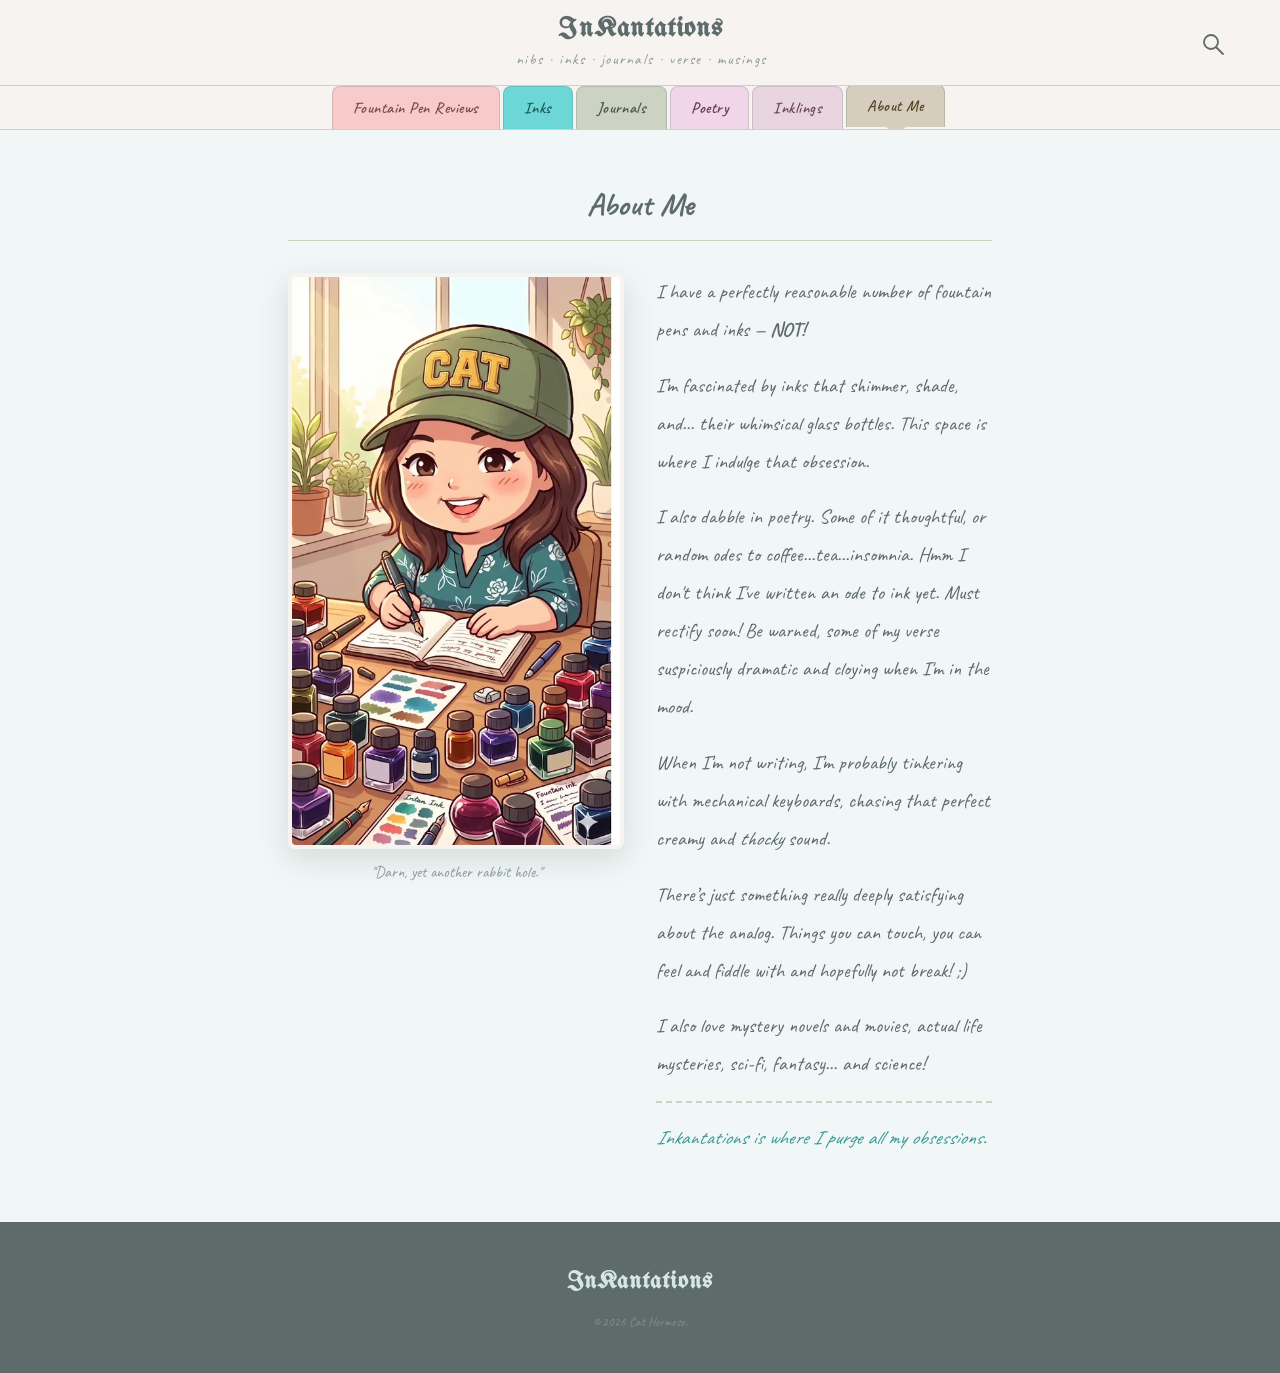
==== about.html @ 0d081337 "Add files via upload" ====
<!DOCTYPE html>
<html lang="en">
<head>
  <meta charset="UTF-8">
  <meta name="viewport" content="width=device-width, initial-scale=1.0">
  <title>About Me — The InKanter</title>
  <link rel="stylesheet" href="style.css">
  <link href="https://fonts.googleapis.com/css2?family=UnifrakturMaguntia&display=swap" rel="stylesheet">
  <style>
    .site-title {
      font-family: 'UnifrakturMaguntia', cursive !important;
      font-size: 1.7rem !important;
      letter-spacing: 0.04em;
    }
    .footer-logo {
      font-family: 'UnifrakturMaguntia', cursive !important;
      font-size: 1.5rem !important;
      letter-spacing: 0.04em;
    }
  </style>
</head>
<body>

  <!-- ===================== HEADER ===================== -->
  <header class="site-header">
    <div class="header-top">
      <div class="header-spacer"></div>
      <div class="header-title-block">
        <a href="index.html" class="site-title">InKantations</a>
        <div class="site-tagline">nibs · inks · journals · verse · musings</div>
      </div>
      <button class="search-btn" onclick="openSearch()" aria-label="Search">
        <svg viewBox="0 0 26 26" fill="none" stroke="currentColor" stroke-width="1.8" stroke-linecap="round">
          <circle cx="11" cy="11" r="7"/><line x1="16.5" y1="16.5" x2="23" y2="23"/>
        </svg>
      </button>
    </div>
    <nav class="nav-tabs" aria-label="Site categories">
      <a href="category-pens.html" class="nav-tab tab-pens">Fountain Pen Reviews</a>
      <a href="category-inks.html" class="nav-tab tab-inks">Inks</a>
      <a href="category-jrnl.html" class="nav-tab tab-jrnl">Journals</a>
      <a href="category-poet.html" class="nav-tab tab-poet">Poetry</a>
      <a href="category-mean.html" class="nav-tab tab-mean">Inklings</a>
      <a href="about.html" class="nav-tab tab-about active">About Me</a>
    </nav>
  </header>

  <!-- ===================== CONTENT ===================== -->
  <main class="section" style="max-width: 800px; margin: 0 auto;">
    <h2 class="section-title" style="text-align: center;">About Me</h2>
    
    <div style="display: grid; grid-template-columns: 1fr 1fr; gap: 2rem; align-items: start; margin-top: 2rem;">
      
      <!-- Whimsical Image -->
      <figure>
        <img src="cat_inkkeeper.webp" alt="Illustration of Cat Hermoso" style="border-radius: 8px; border: 4px solid var(--paper); box-shadow: 0 10px 30px rgba(93,107,107,0.2);">
        <figcaption style="font-family: var(--font-hand); text-align: center; margin-top: 10px; color: var(--slate-light);">"Darn, yet another rabbit hole."</figcaption>
      </figure>

      <!-- Bio Text -->
      <div class="post-body" style="font-family: var(--font-hand); font-size: 20px;">
        <p>I have a perfectly reasonable number of fountain pens and inks — <strong>NOT!</strong></p>
        
        <p>I’m fascinated by inks that shimmer, shade, and... their whimsical glass bottles. This space is where I indulge that obsession.</p>

        <p>I also dabble in poetry. Some of it thoughtful, or random odes to coffee...tea...insomnia.  Hmm I don't think I've written an ode to ink yet.  Must rectify soon! Be warned, some of my verse suspiciously dramatic and cloying when I'm in the mood.</p>

        <p>When I’m not writing, I’m probably tinkering with mechanical keyboards, chasing that perfect creamy and <em>thocky</em> sound.</p>

        <p>There’s just something really deeply satisfying about the analog. Things you can touch, you can feel and fiddle with and hopefully not break! ;) </p>

        <p>I also love mystery novels and movies, actual life mysteries, sci-fi, fantasy... and science!</p>
        
        <p style="border-top: 2px dashed var(--sage); padding-top: 1rem; margin-top: 1rem; color: var(--teal-dark);">
          <em>Inkantations is where I purge all my obsessions.</em>
        </p>
      </div>

    </div>
  </main>

  <footer class="site-footer">
    <div class="footer-logo">InKantations</div>
    <p class="footer-copy">&copy; 2026 Cat Hermoso.</p>
  </footer>

  <script>
    function openSearch() { document.getElementById('searchOverlay').classList.add('open'); }
  </script>
</body>
</html>
---- style.css ----
@import url('https://fonts.googleapis.com/css2?family=Caveat:wght@400;600;700&family=Lora:ital,wght@0,400;0,500;1,400;1,500&family=Playfair+Display:ital,wght@0,400;1,400;1,600&display=swap');

/* ============================================================
   THE INKKEEPER'S DIARY — Main Stylesheet
   © 2026 Cat Hermoso. All rights reserved.
   ============================================================ */

:root {
  --blush:       #F7CBCA;
  --blush-dark:  #c9a0a0;
  --teal:        #6DD7D8;
  --teal-dark:   #3a9a9a;
  --sage:        #CDD3C2;
  --sage-dark:   #8a9a8a;
  --mist:        #D5E6E5;
  --mist-dark:   #6a9a9a;
  --pink:        #f0d6e8;
  --pink-dark:   #b080a0;
  --mauve:       #e8d5e0;
  --mauve-dark:  #9a7a8a;
  --parchment:   #e8e0d0;
  --parchment-dk:#8a7a5a;
  --slate:       #5D6B6B;
  --slate-light: #8a9a9a;
  --paper:       #F7F3F0;
  --paper-alt:   #F1EDE8;
  --base:        #F1F7F7;
  --white:       #ffffff;
  --border:      rgba(93,107,107,0.2);
  --font-hand:   'Caveat', cursive;
  --font-serif:  'Lora', Georgia, serif;
  --font-display:'Playfair Display', Georgia, serif;
}

*, *::before, *::after { box-sizing: border-box; margin: 0; padding: 0; }

html { scroll-behavior: smooth; }

body {
  font-family: var(--font-serif);
  background: var(--base);
  color: var(--slate);
  line-height: 1.7;
}

a { color: inherit; text-decoration: none; }
img { max-width: 100%; display: block; }

/* ============================================================
   HEADER
   ============================================================ */

.site-header {
  background: var(--paper);
  border-bottom: 1.5px solid var(--sage);
  position: sticky;
  top: 0;
  z-index: 100;
}

.header-top {
  display: flex;
  align-items: center;
  justify-content: space-between;
  padding: 1rem 3rem 0.75rem;
  border-bottom: 1px solid var(--sage);
}

.header-spacer { width: 40px; }

.header-title-block { text-align: center; flex: 1; }

.site-title {
  font-family: var(--font-hand);
  font-size: 46px;
  font-weight: 700;
  color: var(--slate);
  line-height: 1;
  letter-spacing: 0.01em;
  transition: color 0.2s;
}

.site-title:hover { color: var(--teal-dark); }

.site-tagline {
  font-family: var(--font-hand);
  font-size: 15px;
  color: var(--slate-light);
  letter-spacing: 0.1em;
  margin-top: 3px;
}

.search-btn {
  background: none;
  border: none;
  cursor: pointer;
  padding: 6px;
  color: var(--slate);
  transition: color 0.2s, transform 0.2s;
  display: flex;
  align-items: center;
}

.search-btn:hover { color: var(--teal); transform: scale(1.1); }
.search-btn svg { width: 26px; height: 26px; }

/* Search overlay */
.search-overlay {
  display: none;
  position: fixed;
  inset: 0;
  background: rgba(93,107,107,0.85);
  z-index: 200;
  align-items: flex-start;
  justify-content: center;
  padding-top: 15vh;
}
.search-overlay.open { display: flex; }

.search-box {
  background: var(--paper);
  border-radius: 8px;
  padding: 2rem;
  width: 90%;
  max-width: 560px;
  position: relative;
}

.search-box label {
  font-family: var(--font-hand);
  font-size: 18px;
  color: var(--slate);
  display: block;
  margin-bottom: 0.75rem;
}

.search-input {
  width: 100%;
  font-family: var(--font-hand);
  font-size: 22px;
  border: none;
  border-bottom: 2px solid var(--sage);
  background: transparent;
  color: var(--slate);
  padding: 0.5rem 0;
  outline: none;
}

.search-input:focus { border-bottom-color: var(--teal); }

.search-close {
  position: absolute;
  top: 1rem;
  right: 1rem;
  background: none;
  border: none;
  font-family: var(--font-hand);
  font-size: 22px;
  cursor: pointer;
  color: var(--slate-light);
}

/* ============================================================
   NAVIGATION TABS
   ============================================================ */

.nav-tabs {
  display: flex;
  align-items: flex-end;
  justify-content: center;
  padding: 0 2rem;
  gap: 0;
  overflow-x: auto;
  -ms-overflow-style: none;
  scrollbar-width: none;
}
.nav-tabs::-webkit-scrollbar { display: none; }

.nav-tab {
  font-family: var(--font-hand);
  font-size: 16px;
  font-weight: 600;
  padding: 8px 20px 7px;
  border-radius: 8px 8px 0 0;
  border: 1.5px solid rgba(93,107,107,0.22);
  border-bottom: none;
  cursor: pointer;
  position: relative;
  letter-spacing: 0.03em;
  white-space: nowrap;
  margin-right: 3px;
  transition: transform 0.15s, filter 0.15s;
  display: inline-block;
}

.nav-tab:hover { transform: translateY(-3px); filter: brightness(0.96); }
.nav-tab.active { transform: translateY(-2px); filter: brightness(0.92); }

.nav-tab::after {
  content: '';
  position: absolute;
  bottom: -8px;
  left: 50%;
  transform: translateX(-50%);
  width: 0; height: 0;
  border-left: 10px solid transparent;
  border-right: 10px solid transparent;
}

.tab-pens   { background: var(--blush);    color: #7a4f4e; }
.tab-inks   { background: var(--teal);     color: #1e5a5a; }
.tab-jrnl   { background: var(--sage);     color: #4a5a4a; }
.tab-para   { background: var(--mist);     color: #3a5a5a; }
.tab-poet   { background: var(--pink);     color: #6a3a5a; }
.tab-mean   { background: var(--mauve);    color: #6a4a5a; }
.tab-about  { background: var(--parchment);color: #5a4a2a; }

.tab-pens::after   { border-top: 8px solid var(--blush); }
.tab-inks::after   { border-top: 8px solid var(--teal); }
.tab-jrnl::after   { border-top: 8px solid var(--sage); }
.tab-para::after   { border-top: 8px solid var(--mist); }
.tab-poet::after   { border-top: 8px solid var(--pink); }
.tab-mean::after   { border-top: 8px solid var(--mauve); }
.tab-about::after  { border-top: 8px solid var(--parchment); }

/* ============================================================
   HERO — HOMEPAGE
   ============================================================ */

.hero {
  position: relative;
  background: var(--mist);
  height: 90vh;
  min-height: 520px;
  max-height: 780px;
  display: flex;
  align-items: center;
  justify-content: center;
  overflow: hidden;
}

.hero-art {
  position: absolute;
  inset: 0;
  width: 100%;
  height: 100%;
}

.hero-content {
  position: relative;
  z-index: 2;
  text-align: center;
  padding: 2rem;
  animation: fadeUp 1.2s ease both;
}

@keyframes fadeUp {
  from { opacity: 0; transform: translateY(24px); }
  to   { opacity: 1; transform: translateY(0); }
}

.hero-kicker {
  font-family: var(--font-hand);
  font-size: 19px;
  color: var(--slate);
  opacity: 0.65;
  margin-bottom: 0.3rem;
  animation: fadeUp 1.2s 0.1s ease both;
}

.hero-title {
  font-family: var(--font-hand);
  font-size: clamp(52px, 8vw, 80px);
  font-weight: 700;
  color: var(--slate);
  line-height: 1.05;
  margin-bottom: 0.3rem;
  animation: fadeUp 1.2s 0.2s ease both;
}

.hero-sub {
  font-family: var(--font-hand);
  font-size: 18px;
  letter-spacing: 0.14em;
  color: var(--slate);
  opacity: 0.6;
  margin-bottom: 1.75rem;
  animation: fadeUp 1.2s 0.3s ease both;
}

.hero-cta {
  font-family: var(--font-hand);
  font-size: 17px;
  display: inline-block;
  padding: 10px 32px;
  border: 1.5px solid var(--slate);
  color: var(--slate);
  background: rgba(247,203,202,0.5);
  cursor: pointer;
  border-radius: 3px;
  letter-spacing: 0.06em;
  transition: background 0.2s, transform 0.15s;
  animation: fadeUp 1.2s 0.4s ease both;
}

.hero-cta:hover {
  background: rgba(247,203,202,0.85);
  transform: translateY(-2px);
}

/* Page-turn curl */
.page-turn {
  height: 32px;
  position: relative;
  overflow: hidden;
  background: var(--paper);
}

.page-turn svg { display: block; }

/* ============================================================
   INNER PAGE HERO
   ============================================================ */

.inner-hero {
  height: 150px;
  position: relative;
  display: flex;
  align-items: center;
  justify-content: center;
  overflow: hidden;
}

.inner-hero-bg {
  position: absolute;
  inset: 0;
  width: 100%;
  height: 100%;
  opacity: 0.35;
}

.inner-hero-title {
  font-family: var(--font-hand);
  font-size: 48px;
  font-weight: 700;
  color: var(--slate);
  position: relative;
  z-index: 2;
  text-align: center;
}

/* ============================================================
   WAX SEAL DIVIDER
   ============================================================ */

.seal-divider {
  display: flex;
  align-items: center;
  justify-content: center;
  gap: 1.25rem;
  padding: 0.75rem 3rem;
}

.seal-line {
  flex: 1;
  height: 1px;
  background: var(--sage);
}

.seal-svg { flex-shrink: 0; }

/* ============================================================
   SECTIONS
   ============================================================ */

.section { padding: 3rem 3rem; }
.section-alt { background: var(--paper); }
.section-teal { background: var(--mist); }
.section-blush { background: rgba(247,203,202,0.18); }

.section-kicker {
  font-family: var(--font-hand);
  font-size: 13px;
  letter-spacing: 0.2em;
  text-transform: uppercase;
  color: var(--teal-dark);
  margin-bottom: 0.25rem;
}

.section-title {
  font-family: var(--font-hand);
  font-size: 32px;
  font-weight: 700;
  color: var(--slate);
  margin-bottom: 1.75rem;
  padding-bottom: 0.5rem;
  border-bottom: 1.5px solid var(--sage);
}

/* ============================================================
   CARD GRID
   ============================================================ */

.card-grid {
  display: grid;
  grid-template-columns: repeat(auto-fill, minmax(220px, 1fr));
  gap: 1.5rem;
}

.card {
  background: var(--white);
  border-radius: 4px;
  border: 0.5px solid var(--sage);
  overflow: hidden;
  transition: transform 0.2s, box-shadow 0.2s;
}

.card:hover {
  transform: translateY(-4px);
  box-shadow: 0 8px 24px rgba(93,107,107,0.12);
}

.card-thumb {
  height: 200px;
  display: flex;
  align-items: center;
  justify-content: center;
  position: relative;
  overflow: hidden;
}

.card-thumb img {
  width: 100%;
  height: 100%;
  object-fit: contain;
  padding: 0.5rem;
}

/* Inline images within post body */
.post-figure {
  margin: 1.75rem 0;
  text-align: center;
}

.post-figure img {
  max-width: 100%;
  max-height: 480px;
  object-fit: contain;
  border-radius: 4px;
  display: block;
  margin: 0 auto;
}

.post-figure figcaption {
  margin-top: 0.5rem;
  font-family: var(--font-hand);
  font-size: 12px;
  color: var(--slate-light);
  font-style: italic;
}

.post-figure-float {
  float: right;
  margin: 0 0 1.25rem 1.75rem;
  max-width: 260px;
}

.post-figure-float img {
  width: 100%;
  border-radius: 4px;
}

.post-figure-float figcaption {
  margin-top: 0.4rem;
  font-family: var(--font-hand);
  font-size: 12px;
  color: var(--slate-light);
  font-style: italic;
  text-align: center;
}

.card-body { padding: 1.1rem; }

.card-tag {
  font-family: var(--font-hand);
  font-size: 12px;
  letter-spacing: 0.14em;
  text-transform: uppercase;
  color: var(--teal-dark);
  margin-bottom: 0.3rem;
}

.card-title {
  font-family: var(--font-hand);
  font-size: 18px;
  font-weight: 600;
  color: var(--slate);
  line-height: 1.3;
  margin-bottom: 0.5rem;
}

.card-excerpt {
  font-size: 13px;
  color: var(--slate-light);
  line-height: 1.65;
  margin-bottom: 0.75rem;
}

.card-meta {
  font-size: 11px;
  color: var(--slate-light);
  font-style: italic;
  margin-bottom: 0.6rem;
}

.nib-rating { display: flex; gap: 3px; margin-bottom: 0.6rem; }

.nib-rating svg { width: 13px; height: 13px; flex-shrink: 0; }

.read-link {
  font-family: var(--font-hand);
  font-size: 14px;
  color: var(--blush-dark);
  border-bottom: 1px solid var(--blush-dark);
  display: inline-block;
  cursor: pointer;
  transition: color 0.2s, border-color 0.2s;
}

.read-link:hover { color: var(--teal-dark); border-color: var(--teal-dark); }

/* ============================================================
   CURRENTLY INKED WIDGET
   ============================================================ */

.ci-grid {
  display: grid;
  grid-template-columns: repeat(auto-fill, minmax(160px, 1fr));
  gap: 1rem;
}

.ci-card {
  background: var(--white);
  border: 0.5px solid var(--sage);
  border-radius: 4px;
  padding: 0.9rem;
  position: relative;
  overflow: hidden;
  transition: transform 0.2s;
}

.ci-card:hover { transform: translateY(-3px); }

.ci-bar {
  position: absolute;
  top: 0; left: 0; right: 0;
  height: 4px;
}

.ci-pen {
  font-family: var(--font-hand);
  font-size: 15px;
  font-weight: 700;
  color: var(--slate);
  margin-top: 8px;
  line-height: 1.3;
}

.ci-ink {
  font-family: var(--font-hand);
  font-size: 13px;
  color: var(--slate-light);
  margin-top: 3px;
  line-height: 1.3;
}

.ci-swatch {
  width: 20px;
  height: 20px;
  border-radius: 50%;
  border: 2px solid rgba(255,255,255,0.8);
  box-shadow: 0 1px 3px rgba(93,107,107,0.2);
  margin-top: 8px;
}

/* ============================================================
   POETRY SECTION
   ============================================================ */

.poem-grid {
  display: grid;
  grid-template-columns: repeat(auto-fill, minmax(260px, 1fr));
  gap: 1.5rem;
}

.poem-card {
  background: rgba(255,255,255,0.55);
  border: 0.5px solid rgba(93,107,107,0.2);
  border-radius: 4px;
  padding: 1.5rem;
  transition: transform 0.2s;
}

.poem-card:hover { transform: translateY(-3px); }

.poem-title {
  font-family: var(--font-hand);
  font-size: 22px;
  font-weight: 700;
  color: var(--slate);
  margin-bottom: 0.75rem;
}

.poem-copyright {
  font-family: var(--font-hand);
  font-size: 10px;
  color: var(--slate-light);
  margin-top: 1.25rem;
  letter-spacing: 0.02em;
  opacity: 0.75;
}

.poem-lines {
  font-style: italic;
  font-size: 14px;
  line-height: 2;
  color: var(--slate);
  opacity: 0.85;
}

/* ============================================================
   INK SWATCH GALLERY
   ============================================================ */

.swatch-filters {
  display: flex;
  flex-wrap: wrap;
  gap: 8px;
  margin-bottom: 1.75rem;
}

.swatch-filter {
  font-family: var(--font-hand);
  font-size: 15px;
  padding: 5px 16px;
  border-radius: 20px;
  border: 1.5px solid var(--border);
  color: var(--slate);
  cursor: pointer;
  background: var(--white);
  transition: background 0.2s, color 0.2s, border-color 0.2s;
}

.swatch-filter:hover { border-color: var(--teal); }
.swatch-filter.active { background: var(--slate); color: var(--base); border-color: var(--slate); }

.swatch-gallery {
  display: flex;
  flex-wrap: wrap;
  gap: 16px;
}

.swatch-item {
  display: flex;
  flex-direction: column;
  align-items: center;
  gap: 6px;
  cursor: pointer;
  transition: transform 0.2s;
}

.swatch-item:hover { transform: scale(1.1); }

.swatch-circle {
  width: 48px;
  height: 48px;
  border-radius: 50%;
  border: 2.5px solid rgba(255,255,255,0.9);
  box-shadow: 0 2px 6px rgba(93,107,107,0.22);
}

.swatch-name {
  font-family: var(--font-hand);
  font-size: 12px;
  color: var(--slate-light);
  text-align: center;
  max-width: 58px;
  line-height: 1.2;
}

/* ============================================================
   MEANDERINGS SECTION
   ============================================================ */

.meander-grid {
  display: grid;
  grid-template-columns: repeat(auto-fill, minmax(280px, 1fr));
  gap: 1.5rem;
}

.meander-card {
  background: rgba(255,255,255,0.65);
  border: 0.5px solid var(--sage);
  border-radius: 4px;
  padding: 1.5rem;
  transition: transform 0.2s;
}

.meander-card:hover { transform: translateY(-3px); }

/* ============================================================
   POST PAGE LAYOUT
   ============================================================ */

.post-wrap {
  display: grid;
  grid-template-columns: 1fr 210px;
  gap: 2.5rem;
  padding: 3rem;
  background: var(--paper);
  align-items: start;
}

@media (max-width: 768px) {
  .post-wrap { grid-template-columns: 1fr; padding: 1.5rem; }
  .post-sidebar { display: none; }
}

.post-header { margin-bottom: 1.5rem; }

.post-category {
  font-family: var(--font-hand);
  font-size: 13px;
  letter-spacing: 0.16em;
  text-transform: uppercase;
  color: var(--teal-dark);
  margin-bottom: 0.4rem;
}

.post-title {
  font-family: var(--font-hand);
  font-size: 38px;
  font-weight: 700;
  color: var(--slate);
  line-height: 1.2;
  margin-bottom: 0.5rem;
}

.post-meta {
  font-size: 12px;
  color: var(--slate-light);
  font-style: italic;
}

.post-rating {
  display: flex;
  align-items: center;
  gap: 10px;
  padding: 0.9rem 1.1rem;
  background: var(--base);
  border-left: 3px solid var(--blush);
  margin: 1.25rem 0;
}

.post-rating-label {
  font-family: var(--font-hand);
  font-size: 15px;
  color: var(--slate);
}

.post-body {
  font-size: 15px;
  line-height: 1.9;
  color: var(--slate);
  overflow: auto;
}

.post-body p { margin-bottom: 1.1rem; }

/* Pull Quote */
.pull-quote {
  margin: 2rem 0;
  padding: 1.25rem 1.5rem 1.25rem 2rem;
  border-left: 4px solid var(--blush);
  background: rgba(247,203,202,0.1);
  position: relative;
}

.pull-quote-mark {
  font-family: var(--font-display);
  font-size: 72px;
  color: var(--blush);
  line-height: 0.5;
  position: absolute;
  top: 1.4rem;
  left: 0.5rem;
  opacity: 0.45;
  pointer-events: none;
}

.pull-quote-text {
  font-family: var(--font-hand);
  font-size: 22px;
  font-style: italic;
  color: var(--slate);
  line-height: 1.45;
  padding-left: 1rem;
}

/* ============================================================
   SIDEBAR / BOOKMARKS
   ============================================================ */

.post-sidebar { display: flex; flex-direction: column; gap: 1.4rem; }

.bookmark {
  position: relative;
  border-radius: 4px 4px 0 0;
  padding: 1rem 0.9rem 1.6rem;
  border: 0.5px solid rgba(93,107,107,0.18);
  margin-bottom: 16px;
}

.bookmark::after {
  content: '';
  position: absolute;
  bottom: -16px;
  left: 0;
  width: 100%;
  height: 0;
  border-style: solid;
}

/* Each bookmark gets its pointed bottom in HTML via inline style */

.bm-title {
  font-family: var(--font-hand);
  font-size: 16px;
  font-weight: 700;
  color: var(--slate);
  margin-bottom: 0.7rem;
}

.bm-list {
  list-style: none;
}

.bm-list li {
  font-size: 12px;
  color: var(--slate);
  padding: 4px 0;
  border-bottom: 0.5px solid rgba(93,107,107,0.12);
  line-height: 1.4;
  cursor: pointer;
  transition: color 0.15s;
}

.bm-list li:last-child { border-bottom: none; }
.bm-list li:hover { color: var(--teal-dark); }

.bm-tags {
  display: flex;
  flex-wrap: wrap;
  gap: 5px;
}

.bm-tag {
  font-family: var(--font-hand);
  font-size: 13px;
  background: rgba(255,255,255,0.6);
  border: 0.5px solid rgba(93,107,107,0.22);
  border-radius: 20px;
  padding: 2px 10px;
  color: var(--slate);
  cursor: pointer;
  transition: background 0.15s;
}

.bm-tag:hover { background: rgba(255,255,255,0.9); }

.bm-swatches { display: flex; flex-wrap: wrap; gap: 6px; }

.bm-swatch {
  width: 26px;
  height: 26px;
  border-radius: 50%;
  border: 2px solid rgba(255,255,255,0.75);
  cursor: pointer;
  transition: transform 0.15s;
}

.bm-swatch:hover { transform: scale(1.15); }

.bm-ci-row {
  display: flex;
  align-items: center;
  gap: 6px;
  padding: 3px 0;
  border-bottom: 0.5px solid rgba(93,107,107,0.12);
  font-size: 12px;
  color: var(--slate);
  line-height: 1.4;
}

.bm-ci-row:last-child { border-bottom: none; }

.bm-ci-dot {
  width: 10px;
  height: 10px;
  border-radius: 50%;
  flex-shrink: 0;
}

/* ============================================================
   FOOTER
   ============================================================ */

.site-footer {
  background: var(--slate);
  color: var(--mist);
  padding: 2.5rem 3rem;
  text-align: center;
}

.footer-logo {
  font-family: var(--font-hand);
  font-size: 30px;
  font-weight: 700;
  margin-bottom: 0.5rem;
  color: var(--mist);
}

.footer-nav {
  display: flex;
  justify-content: center;
  flex-wrap: wrap;
  gap: 1.25rem;
  margin-bottom: 1.25rem;
}

.footer-nav a {
  font-family: var(--font-hand);
  font-size: 15px;
  color: var(--mist);
  opacity: 0.65;
  transition: opacity 0.2s;
}

.footer-nav a:hover { opacity: 1; }

.footer-rule {
  width: 60px;
  height: 1px;
  background: rgba(213,230,229,0.25);
  margin: 0 auto 0.75rem;
}

.footer-tagline {
  font-family: var(--font-hand);
  font-size: 15px;
  color: var(--mist);
  opacity: 0.45;
}

.footer-copy {
  font-family: var(--font-hand);
  font-size: 13px;
  color: var(--mist);
  opacity: 0.3;
  margin-top: 4px;
}

/* ============================================================
   UTILITIES
   ============================================================ */

.section-label {
  font-family: var(--font-hand);
  font-size: 12px;
  letter-spacing: 0.14em;
  text-transform: uppercase;
  color: var(--slate-light);
  text-align: center;
  padding: 6px 0;
  border-top: 1px dashed var(--sage);
  border-bottom: 1px dashed var(--sage);
  margin: 0;
}

/* ============================================================
   RESPONSIVE
   ============================================================ */

@media (max-width: 900px) {
  .header-top { padding: 0.9rem 1.5rem 0.7rem; }
  .site-title { font-size: 34px; }
  .section { padding: 2rem 1.5rem; }
  .seal-divider { padding: 0.75rem 1.5rem; }
  .post-wrap { padding: 2rem 1.5rem; }
}

@media (max-width: 600px) {
  .site-title { font-size: 28px; }
  .hero-title { font-size: 44px; }
  .card-grid { grid-template-columns: 1fr; }
  .ci-grid { grid-template-columns: repeat(2, 1fr); }
  .footer-nav { gap: 0.75rem; }
  .site-footer { padding: 2rem 1rem; }
}
/* ============================================================
   ADDITIONS FOR SMOOTH SCROLLING AND RATING ROWS
   ============================================================ */

/* Makes the anchor links (e.g., #poem-morning) slide smoothly */
html { 
  scroll-behavior: smooth; 
}

/* Helper classes to keep your breakdown ratings clean */
.rating-row {
  display: flex; 
  align-items: center; 
  justify-content: space-between; 
  max-width: 300px;
  margin-bottom: 8px;
}

.rating-label {
  font-family: var(--font-hand); 
  font-size: 16px;
  color: var(--slate);
}
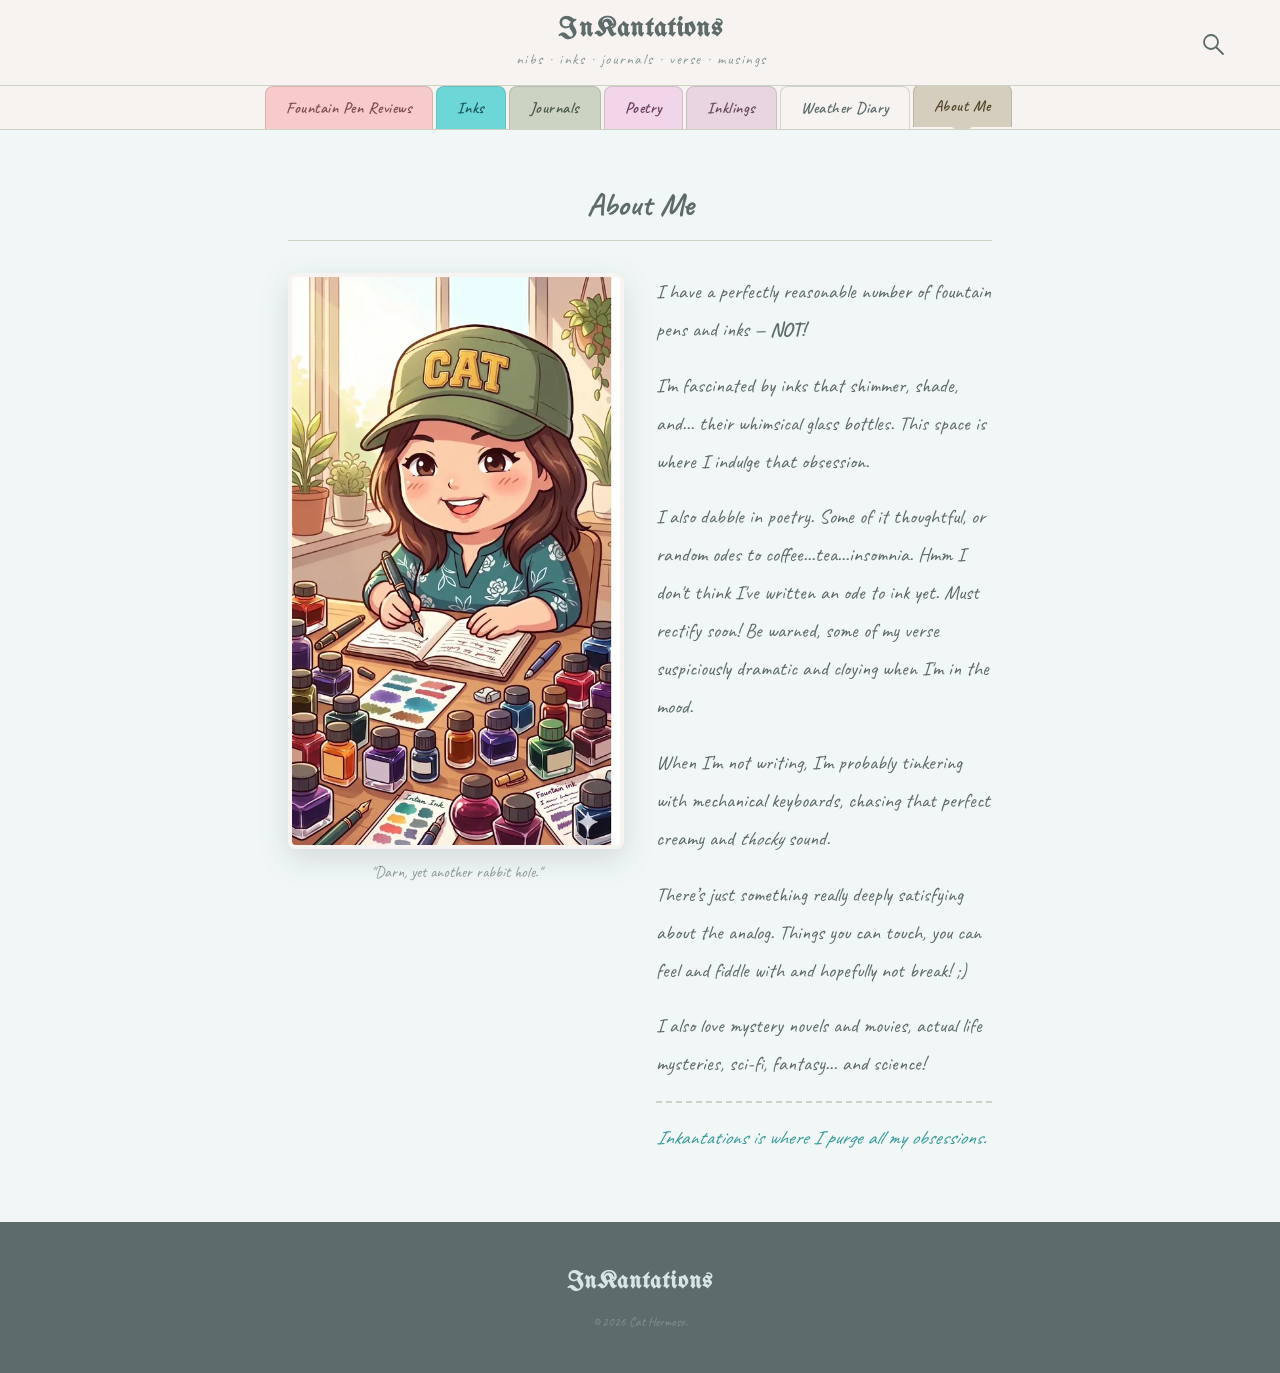
==== commit 7279e169: "Add files via upload" ====
--- a/about.html
+++ b/about.html
@@ -41,6 +41,7 @@
       <a href="category-jrnl.html" class="nav-tab tab-jrnl">Journals</a>
       <a href="category-poet.html" class="nav-tab tab-poet">Poetry</a>
       <a href="category-mean.html" class="nav-tab tab-mean">Inklings</a>
+      <a href="whimsical-diary.html" class="nav-tab tab-wthr">Weather Diary</a>
       <a href="about.html" class="nav-tab tab-about active">About Me</a>
     </nav>
   </header>
--- a/style.css
+++ b/style.css
@@ -1030,3 +1030,159 @@
   font-size: 16px;
   color: var(--slate);
 }
+
+/* ============================================================
+   MOBILE JOURNAL TABS — Right-edge vertical tab strip
+   Only active on screens ≤ 768px
+   ============================================================ */
+
+@media (max-width: 768px) {
+
+  /* ── Hide the horizontal nav tabs on mobile ── */
+  .nav-tabs { display: none; }
+
+  /* ── Slim down header top on mobile ── */
+  .header-top {
+    padding: 0.75rem 1rem 0.6rem;
+  }
+
+  .site-title {
+    font-size: 26px !important;
+  }
+
+  .site-tagline {
+    font-size: 12px;
+    letter-spacing: 0.06em;
+  }
+
+  /* ── Hero adjustments ── */
+  .hero {
+    height: 65vh;
+    min-height: 360px;
+  }
+
+  .hero-title {
+    font-size: clamp(2.2rem, 10vw, 3.2rem) !important;
+  }
+
+  .hero-kicker { font-size: 15px; }
+  .hero-sub { font-size: 14px; letter-spacing: 0.08em; }
+
+  /* ── General section padding ── */
+  .section { padding: 1.75rem 1rem; }
+  .seal-divider { padding: 0.6rem 1rem; }
+
+  /* ── Cards ── */
+  .card-grid { grid-template-columns: 1fr; }
+  .ci-grid   { grid-template-columns: repeat(2, 1fr); }
+  .poem-grid { grid-template-columns: 1fr; }
+
+  /* ── About page 2-col grid → stack ── */
+  main .section > div[style*="grid-template-columns: 1fr 1fr"] {
+    display: block !important;
+  }
+
+  /* ── Post body padding ── */
+  .post-wrap { padding: 1.25rem 1rem; }
+
+  /* ── Footer ── */
+  .site-footer { padding: 2rem 1rem; }
+  .footer-nav  { gap: 0.6rem; }
+
+  /* ── Swatch gallery ── */
+  .swatch-filters { gap: 6px; }
+  .swatch-filter  { font-size: 13px; padding: 4px 12px; }
+
+  /* ── Right edge: make room so content isn't hidden behind tabs ── */
+  body { padding-right: 36px; }
+
+}
+
+/* ============================================================
+   JOURNAL TAB STRIP — the floating right-edge tabs
+   ============================================================ */
+
+.journal-tabs {
+  display: none; /* hidden on desktop */
+}
+
+@media (max-width: 768px) {
+
+  .journal-tabs {
+    display: flex;
+    flex-direction: column;
+    position: fixed;
+    top: 50%;
+    right: 0;
+    transform: translateY(-50%);
+    z-index: 999;
+    gap: 0;
+    /* subtle drop shadow on the whole strip */
+    filter: drop-shadow(-3px 2px 6px rgba(93,107,107,0.28));
+  }
+
+  .jtab {
+    position: relative;
+    right: 0;
+    width: 28px;           /* collapsed peek width */
+    height: 64px;
+    display: flex;
+    align-items: center;
+    justify-content: center;
+    cursor: pointer;
+    text-decoration: none;
+    transition: width 0.25s cubic-bezier(.4,0,.2,1),
+                box-shadow 0.25s ease;
+    overflow: hidden;
+    border-radius: 6px 0 0 6px;
+    border-top: 1px solid rgba(255,255,255,0.45);
+    border-left: 1px solid rgba(255,255,255,0.45);
+    border-bottom: 1px solid rgba(0,0,0,0.08);
+  }
+
+  /* Expanded on active page */
+  .jtab.jtab-active {
+    width: 46px;
+    box-shadow: -4px 0 12px rgba(93,107,107,0.22);
+  }
+
+  /* Tab label — rotated text */
+  .jtab-label {
+    font-family: 'Caveat', cursive;
+    font-size: 13px;
+    font-weight: 700;
+    letter-spacing: 0.08em;
+    white-space: nowrap;
+    writing-mode: vertical-rl;
+    transform: rotate(180deg); /* bottom-to-top reading */
+    opacity: 0.82;
+    padding: 4px 0;
+    line-height: 1;
+    transition: opacity 0.2s;
+  }
+
+  .jtab:hover { width: 46px; }
+  .jtab:hover .jtab-label { opacity: 1; }
+
+  /* Active indicator: a small notch/ear on the left edge */
+  .jtab.jtab-active::before {
+    content: '';
+    position: absolute;
+    left: 0;
+    top: 50%;
+    transform: translateY(-50%);
+    width: 4px;
+    height: 28px;
+    border-radius: 0 3px 3px 0;
+    background: rgba(255,255,255,0.7);
+  }
+
+  /* ── Per-tab colors ── */
+  .jtab-pens   { background: var(--blush);     color: #7a4f4e; }
+  .jtab-inks   { background: var(--teal);      color: #1e5a5a; }
+  .jtab-jrnl   { background: var(--sage);      color: #4a5a4a; }
+  .jtab-poet   { background: var(--pink);      color: #6a3a5a; }
+  .jtab-mean   { background: var(--mauve);     color: #6a4a5a; }
+  .jtab-about  { background: var(--parchment); color: #5a4a2a; }
+
+}
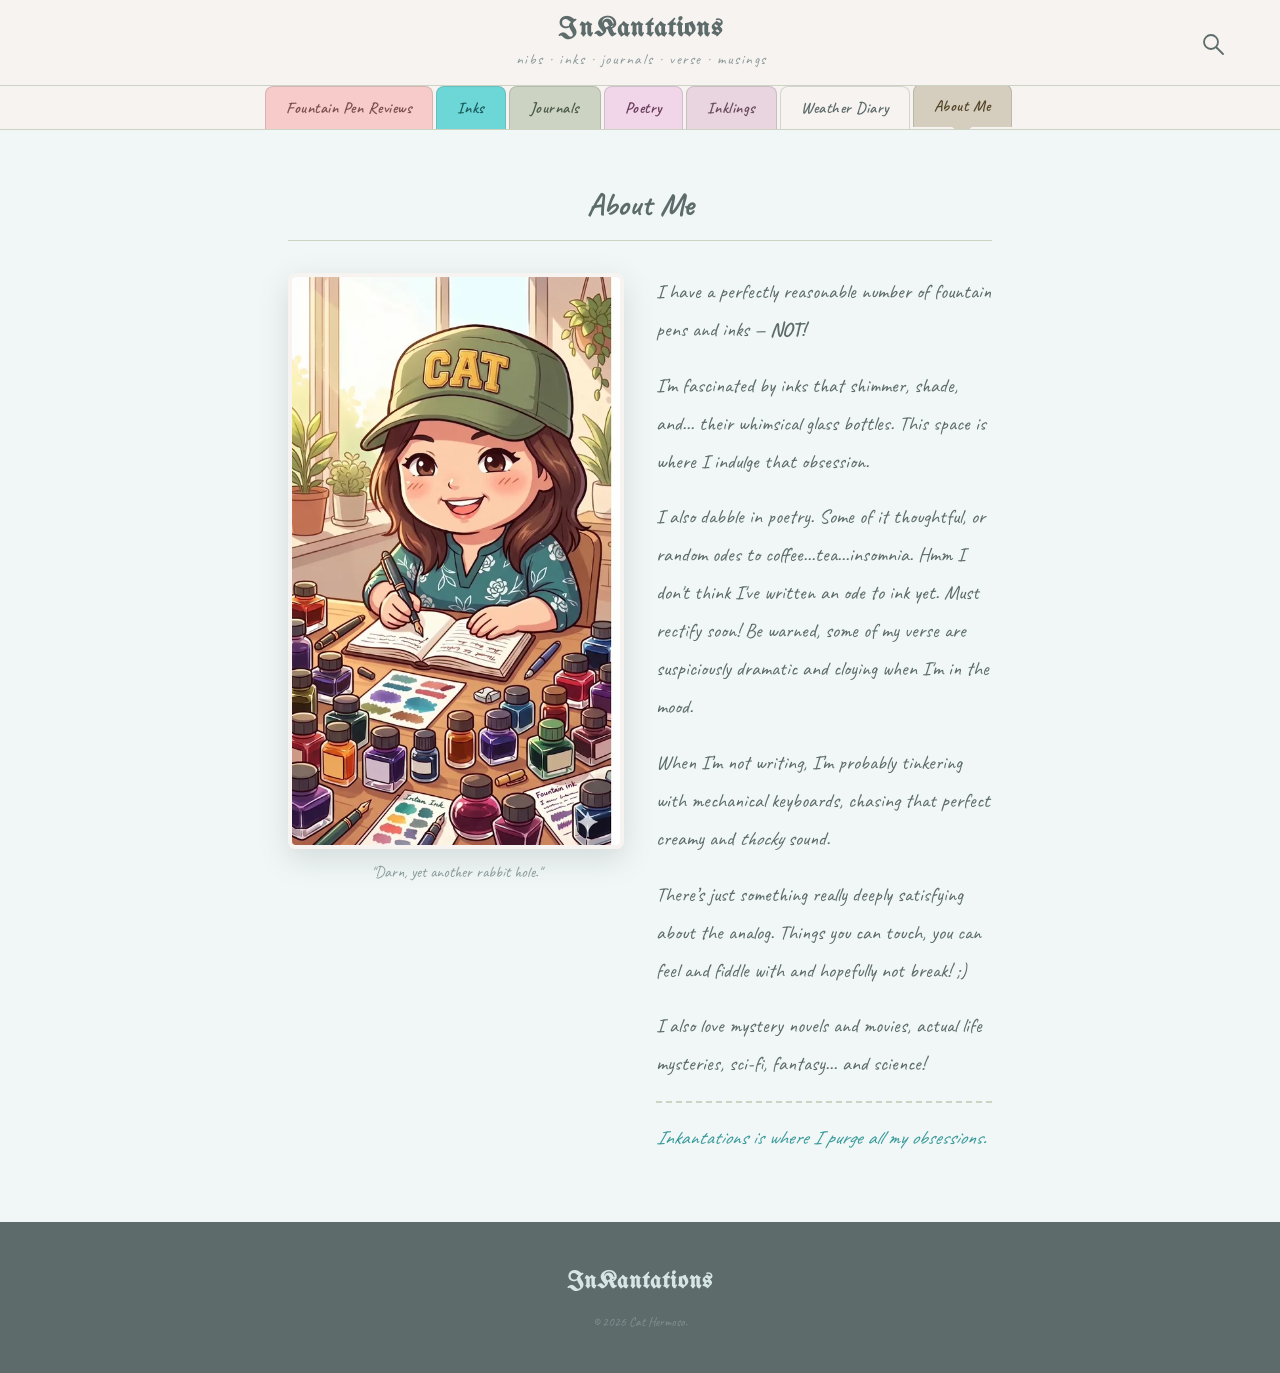
==== commit 3cec9f02: "Add files via upload" ====
--- a/about.html
+++ b/about.html
@@ -64,7 +64,7 @@
         
         <p>I’m fascinated by inks that shimmer, shade, and... their whimsical glass bottles. This space is where I indulge that obsession.</p>
 
-        <p>I also dabble in poetry. Some of it thoughtful, or random odes to coffee...tea...insomnia.  Hmm I don't think I've written an ode to ink yet.  Must rectify soon! Be warned, some of my verse suspiciously dramatic and cloying when I'm in the mood.</p>
+        <p>I also dabble in poetry. Some of it thoughtful, or random odes to coffee...tea...insomnia.  Hmm I don't think I've written an ode to ink yet.  Must rectify soon! Be warned, some of my verse are suspiciously dramatic and cloying when I'm in the mood.</p>
 
         <p>When I’m not writing, I’m probably tinkering with mechanical keyboards, chasing that perfect creamy and <em>thocky</em> sound.</p>
 
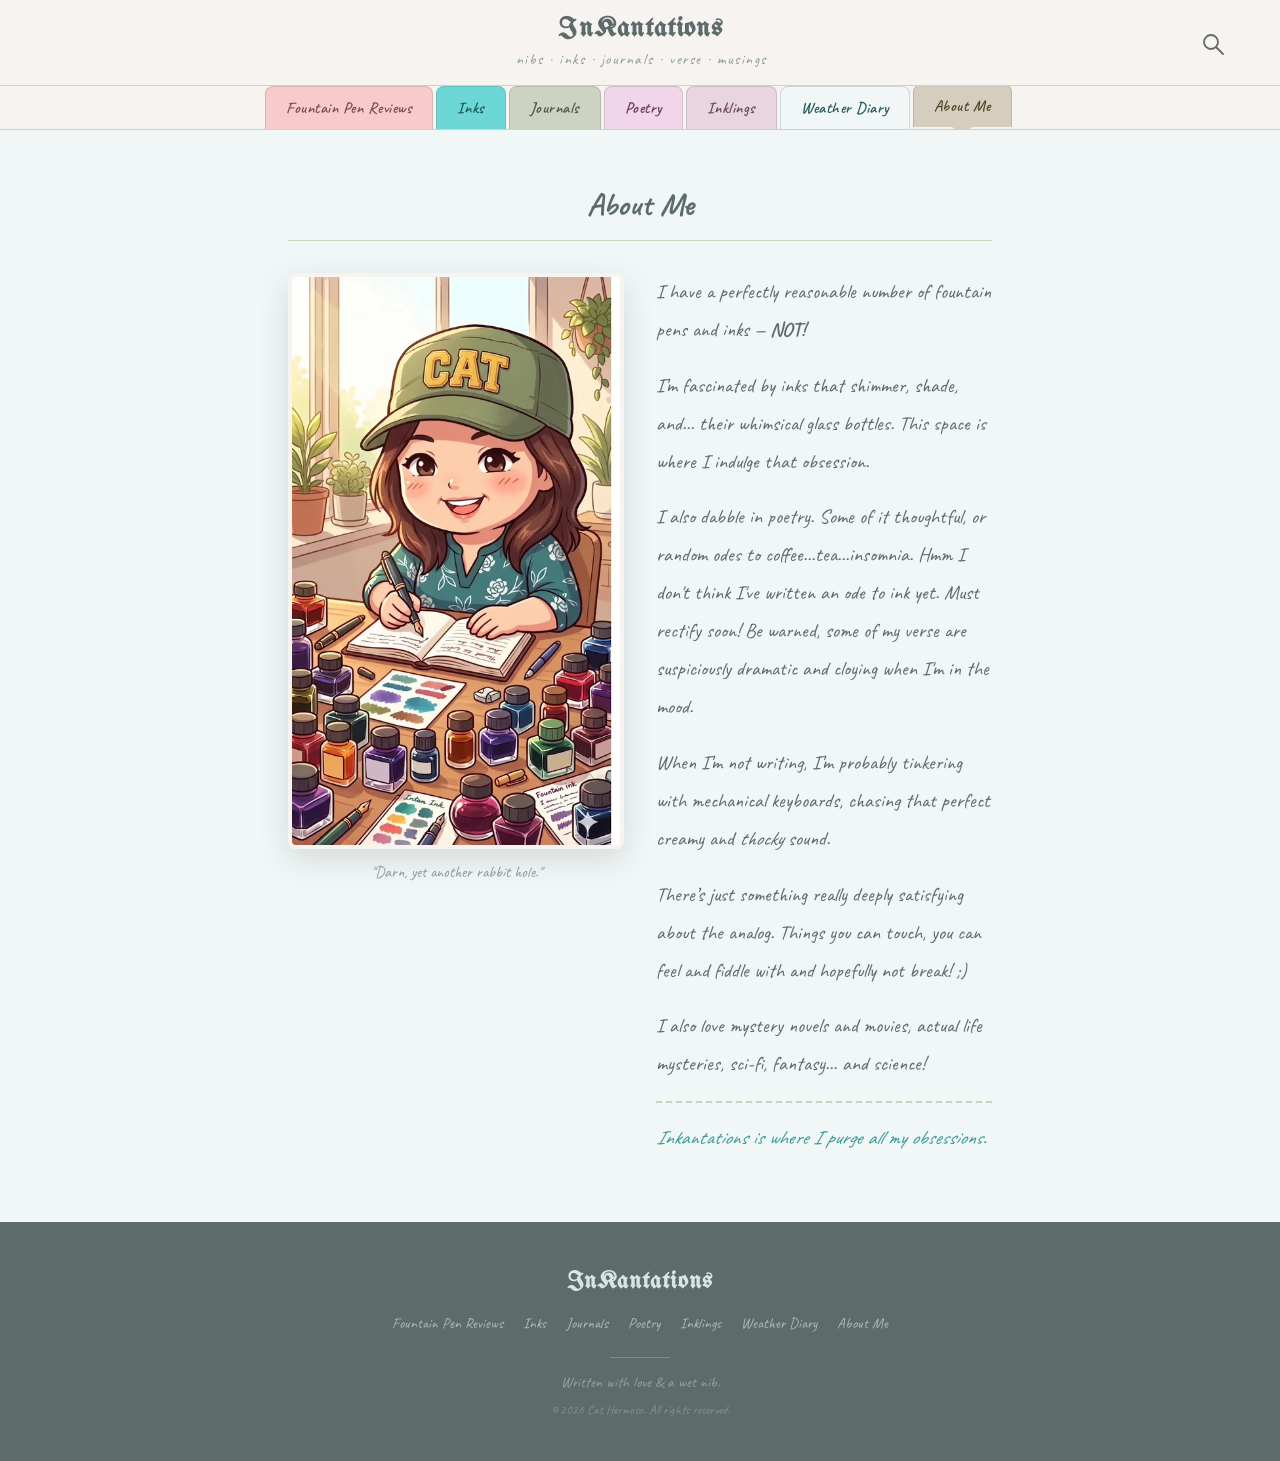
==== commit 5bcd78e9: "Add files via upload" ====
--- a/about.html
+++ b/about.html
@@ -41,7 +41,7 @@
       <a href="category-jrnl.html" class="nav-tab tab-jrnl">Journals</a>
       <a href="category-poet.html" class="nav-tab tab-poet">Poetry</a>
       <a href="category-mean.html" class="nav-tab tab-mean">Inklings</a>
-      <a href="whimsical-diary.html" class="nav-tab tab-wthr">Weather Diary</a>
+      <a href="weather-diary.html" class="nav-tab tab-wthr">Weather Diary</a>
       <a href="about.html" class="nav-tab tab-about active">About Me</a>
     </nav>
   </header>
@@ -80,9 +80,21 @@
     </div>
   </main>
 
+  <!-- ===================== FOOTER ===================== -->
   <footer class="site-footer">
     <div class="footer-logo">InKantations</div>
-    <p class="footer-copy">&copy; 2026 Cat Hermoso.</p>
+    <nav class="footer-nav" aria-label="Footer navigation">
+      <a href="category-pens.html">Fountain Pen Reviews</a>
+      <a href="category-inks.html">Inks</a>
+      <a href="category-jrnl.html">Journals</a>
+      <a href="category-poet.html">Poetry</a>
+      <a href="category-mean.html">Inklings</a>
+      <a href="weather-diary.html">Weather Diary</a>
+      <a href="about.html">About Me</a>
+    </nav>
+    <div class="footer-rule"></div>
+    <p class="footer-tagline">Written with love &amp; a wet nib.</p>
+    <p class="footer-copy">&copy; 2026 Cat Hermoso. All rights reserved.</p>
   </footer>
 
   <script>
--- a/style.css
+++ b/style.css
@@ -214,6 +214,7 @@
 .tab-poet   { background: var(--pink);     color: #6a3a5a; }
 .tab-mean   { background: var(--mauve);    color: #6a4a5a; }
 .tab-about  { background: var(--parchment);color: #5a4a2a; }
+.tab-wthr   { background: var(--base);     color: #2a5a5a; }
 
 .tab-pens::after   { border-top: 8px solid var(--blush); }
 .tab-inks::after   { border-top: 8px solid var(--teal); }
@@ -222,6 +223,7 @@
 .tab-poet::after   { border-top: 8px solid var(--pink); }
 .tab-mean::after   { border-top: 8px solid var(--mauve); }
 .tab-about::after  { border-top: 8px solid var(--parchment); }
+.tab-wthr::after   { border-top: 8px solid var(--base); }
 
 /* ============================================================
    HERO — HOMEPAGE
@@ -1030,159 +1032,3 @@
   font-size: 16px;
   color: var(--slate);
 }
-
-/* ============================================================
-   MOBILE JOURNAL TABS — Right-edge vertical tab strip
-   Only active on screens ≤ 768px
-   ============================================================ */
-
-@media (max-width: 768px) {
-
-  /* ── Hide the horizontal nav tabs on mobile ── */
-  .nav-tabs { display: none; }
-
-  /* ── Slim down header top on mobile ── */
-  .header-top {
-    padding: 0.75rem 1rem 0.6rem;
-  }
-
-  .site-title {
-    font-size: 26px !important;
-  }
-
-  .site-tagline {
-    font-size: 12px;
-    letter-spacing: 0.06em;
-  }
-
-  /* ── Hero adjustments ── */
-  .hero {
-    height: 65vh;
-    min-height: 360px;
-  }
-
-  .hero-title {
-    font-size: clamp(2.2rem, 10vw, 3.2rem) !important;
-  }
-
-  .hero-kicker { font-size: 15px; }
-  .hero-sub { font-size: 14px; letter-spacing: 0.08em; }
-
-  /* ── General section padding ── */
-  .section { padding: 1.75rem 1rem; }
-  .seal-divider { padding: 0.6rem 1rem; }
-
-  /* ── Cards ── */
-  .card-grid { grid-template-columns: 1fr; }
-  .ci-grid   { grid-template-columns: repeat(2, 1fr); }
-  .poem-grid { grid-template-columns: 1fr; }
-
-  /* ── About page 2-col grid → stack ── */
-  main .section > div[style*="grid-template-columns: 1fr 1fr"] {
-    display: block !important;
-  }
-
-  /* ── Post body padding ── */
-  .post-wrap { padding: 1.25rem 1rem; }
-
-  /* ── Footer ── */
-  .site-footer { padding: 2rem 1rem; }
-  .footer-nav  { gap: 0.6rem; }
-
-  /* ── Swatch gallery ── */
-  .swatch-filters { gap: 6px; }
-  .swatch-filter  { font-size: 13px; padding: 4px 12px; }
-
-  /* ── Right edge: make room so content isn't hidden behind tabs ── */
-  body { padding-right: 36px; }
-
-}
-
-/* ============================================================
-   JOURNAL TAB STRIP — the floating right-edge tabs
-   ============================================================ */
-
-.journal-tabs {
-  display: none; /* hidden on desktop */
-}
-
-@media (max-width: 768px) {
-
-  .journal-tabs {
-    display: flex;
-    flex-direction: column;
-    position: fixed;
-    top: 50%;
-    right: 0;
-    transform: translateY(-50%);
-    z-index: 999;
-    gap: 0;
-    /* subtle drop shadow on the whole strip */
-    filter: drop-shadow(-3px 2px 6px rgba(93,107,107,0.28));
-  }
-
-  .jtab {
-    position: relative;
-    right: 0;
-    width: 28px;           /* collapsed peek width */
-    height: 64px;
-    display: flex;
-    align-items: center;
-    justify-content: center;
-    cursor: pointer;
-    text-decoration: none;
-    transition: width 0.25s cubic-bezier(.4,0,.2,1),
-                box-shadow 0.25s ease;
-    overflow: hidden;
-    border-radius: 6px 0 0 6px;
-    border-top: 1px solid rgba(255,255,255,0.45);
-    border-left: 1px solid rgba(255,255,255,0.45);
-    border-bottom: 1px solid rgba(0,0,0,0.08);
-  }
-
-  /* Expanded on active page */
-  .jtab.jtab-active {
-    width: 46px;
-    box-shadow: -4px 0 12px rgba(93,107,107,0.22);
-  }
-
-  /* Tab label — rotated text */
-  .jtab-label {
-    font-family: 'Caveat', cursive;
-    font-size: 13px;
-    font-weight: 700;
-    letter-spacing: 0.08em;
-    white-space: nowrap;
-    writing-mode: vertical-rl;
-    transform: rotate(180deg); /* bottom-to-top reading */
-    opacity: 0.82;
-    padding: 4px 0;
-    line-height: 1;
-    transition: opacity 0.2s;
-  }
-
-  .jtab:hover { width: 46px; }
-  .jtab:hover .jtab-label { opacity: 1; }
-
-  /* Active indicator: a small notch/ear on the left edge */
-  .jtab.jtab-active::before {
-    content: '';
-    position: absolute;
-    left: 0;
-    top: 50%;
-    transform: translateY(-50%);
-    width: 4px;
-    height: 28px;
-    border-radius: 0 3px 3px 0;
-    background: rgba(255,255,255,0.7);
-  }
-
-  /* ── Per-tab colors ── */
-  .jtab-pens   { background: var(--blush);     color: #7a4f4e; }
-  .jtab-inks   { background: var(--teal);      color: #1e5a5a; }
-  .jtab-jrnl   { background: var(--sage);      color: #4a5a4a; }
-  .jtab-poet   { background: var(--pink);      color: #6a3a5a; }
-  .jtab-mean   { background: var(--mauve);     color: #6a4a5a; }
-  .jtab-about  { background: var(--parchment); color: #5a4a2a; }
-
-}
